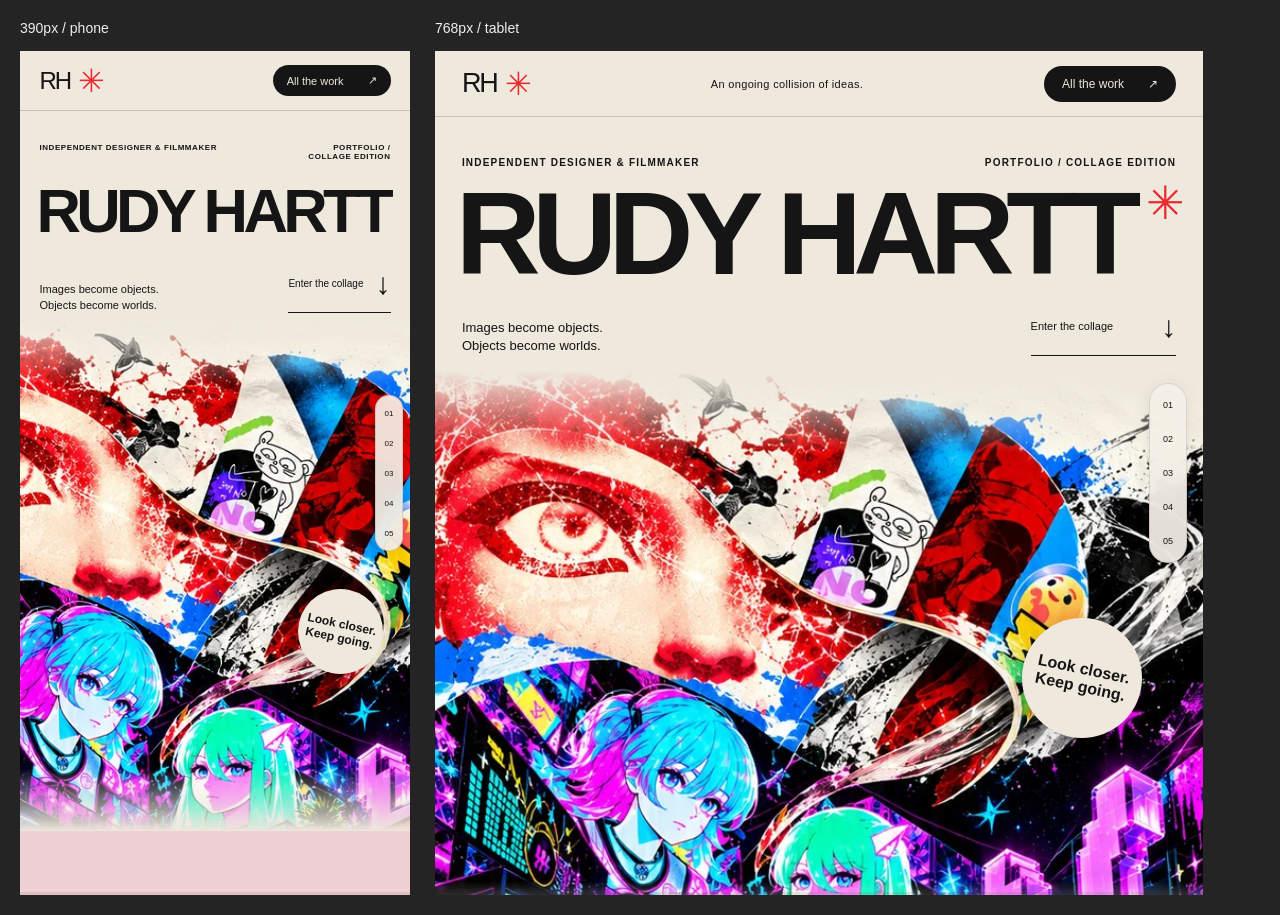
==== preview.html @ 5f2f2580 "Reimagine portfolio as a continuous collage with all 167 works and four original interludes" ====
<!doctype html><html lang="en"><head><meta charset="utf-8"><meta name="robots" content="noindex,nofollow"><meta name="viewport" content="width=device-width, initial-scale=1"><title>Collage — responsive review</title><style>body{margin:0;padding:20px;background:#242424;color:#eee;font:12px Arial}main{display:flex;gap:25px;align-items:start}section{flex:none}h1{font-size:14px;font-weight:400;margin:0 0 15px}iframe{border:0;background:#eee8dd;display:block}.phone{width:390px;height:844px}.tablet{width:768px;height:844px}</style></head><body><main><section><h1>390px / phone</h1><iframe class="phone" title="Phone preview" src="index.html"></iframe></section><section><h1>768px / tablet</h1><iframe class="tablet" title="Tablet preview" src="index.html"></iframe></section></main></body></html>
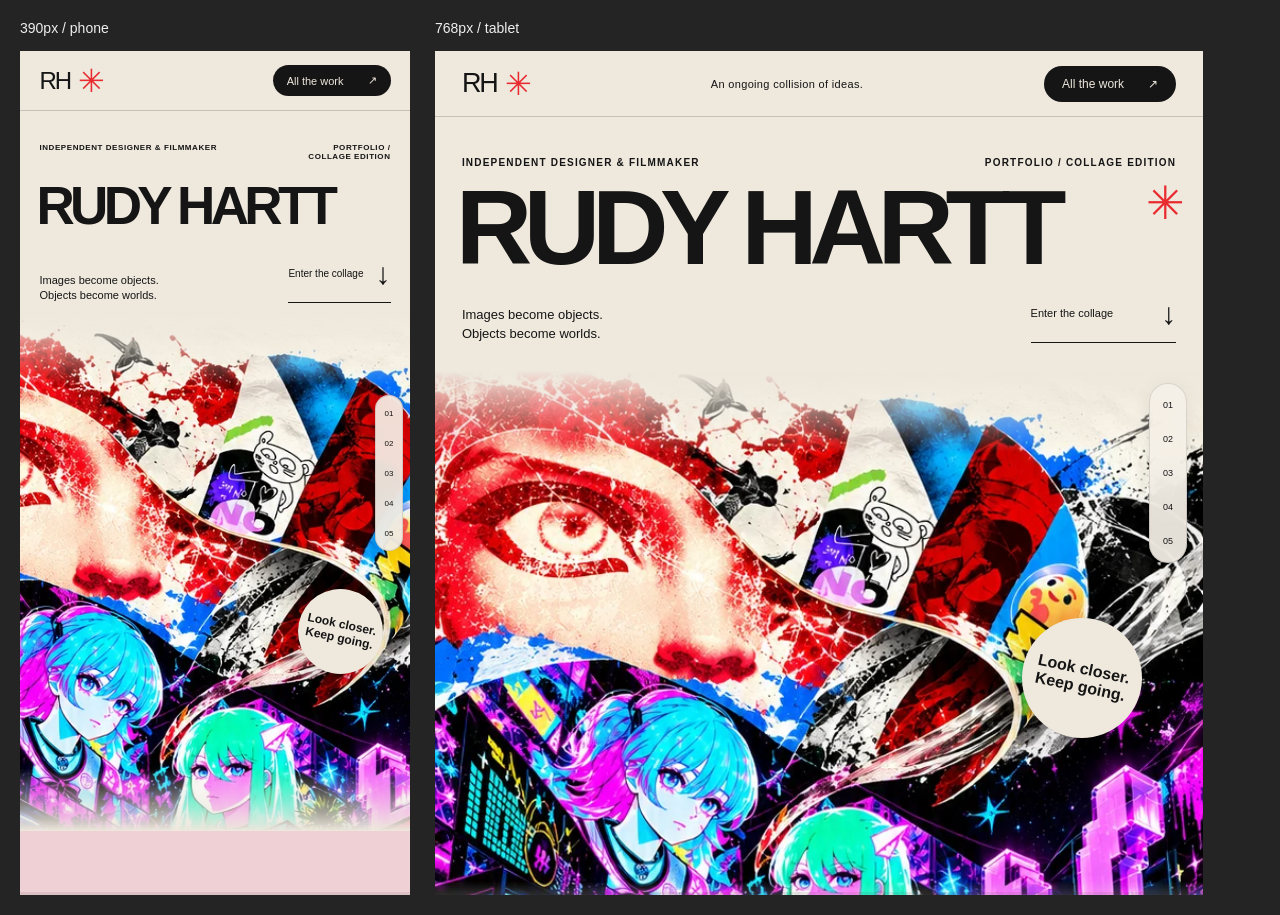
==== commit 24ffea47: "Finish responsive masthead spacing and refresh review frames" ====
--- a/preview.html
+++ b/preview.html
@@ -1 +1 @@
-<!doctype html><html lang="en"><head><meta charset="utf-8"><meta name="robots" content="noindex,nofollow"><meta name="viewport" content="width=device-width, initial-scale=1"><title>Collage — responsive review</title><style>body{margin:0;padding:20px;background:#242424;color:#eee;font:12px Arial}main{display:flex;gap:25px;align-items:start}section{flex:none}h1{font-size:14px;font-weight:400;margin:0 0 15px}iframe{border:0;background:#eee8dd;display:block}.phone{width:390px;height:844px}.tablet{width:768px;height:844px}</style></head><body><main><section><h1>390px / phone</h1><iframe class="phone" title="Phone preview" src="index.html"></iframe></section><section><h1>768px / tablet</h1><iframe class="tablet" title="Tablet preview" src="index.html"></iframe></section></main></body></html>
+<!doctype html><html lang="en"><head><meta charset="utf-8"><meta name="robots" content="noindex,nofollow"><meta name="viewport" content="width=device-width, initial-scale=1"><title>Collage — responsive review</title><style>body{margin:0;padding:20px;background:#242424;color:#eee;font:12px Arial}main{display:flex;gap:25px;align-items:start}section{flex:none}h1{font-size:14px;font-weight:400;margin:0 0 15px}iframe{border:0;background:#eee8dd;display:block}.phone{width:390px;height:844px}.tablet{width:768px;height:844px}</style></head><body><main><section><h1>390px / phone</h1><iframe class="phone" title="Phone preview" src="index.html?v=collage-20261026"></iframe></section><section><h1>768px / tablet</h1><iframe class="tablet" title="Tablet preview" src="index.html?v=collage-20261026"></iframe></section></main></body></html>
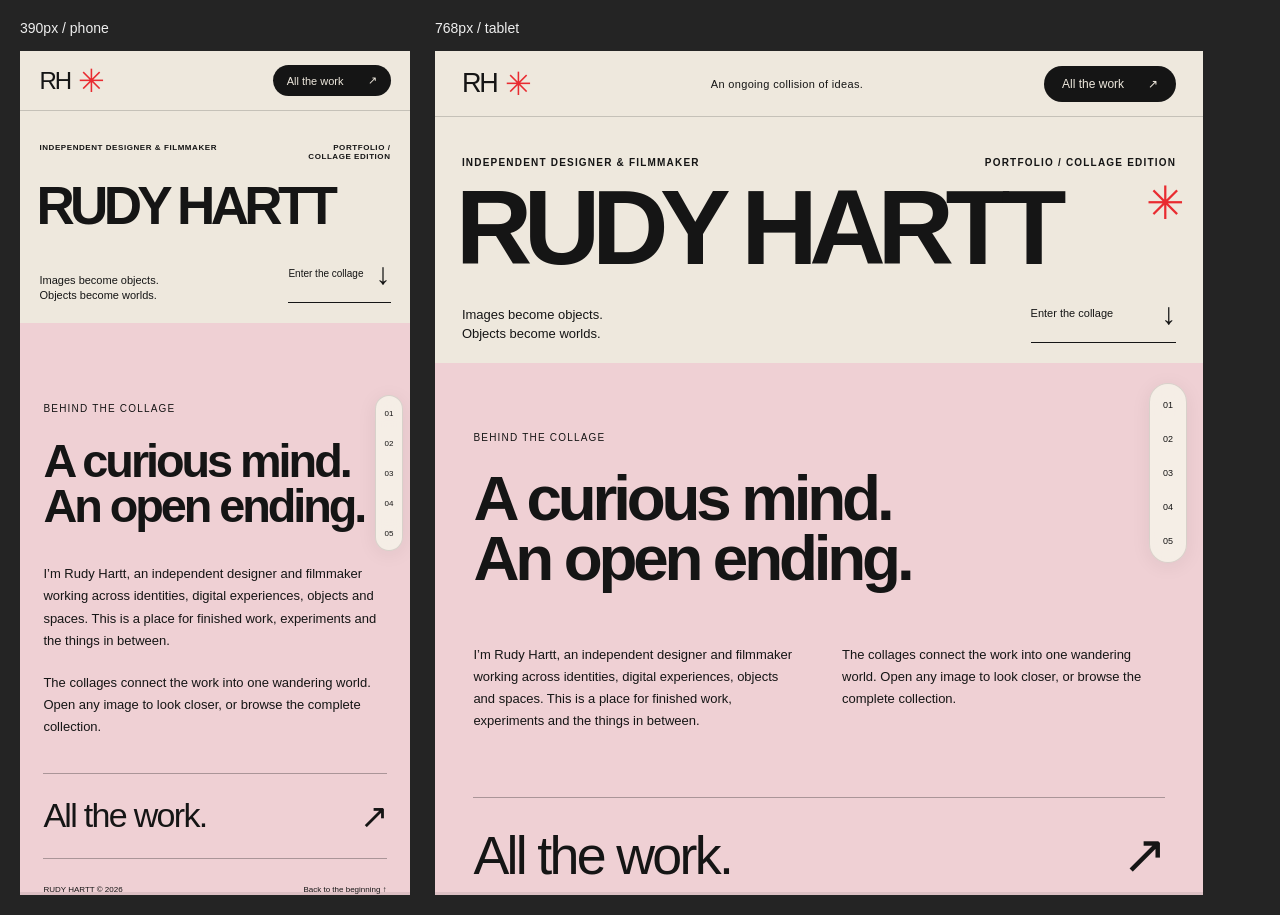
==== commit fd3ca67e: "Start the collage with Paper & ink and remove the duplicate opening artwork" ====
--- a/preview.html
+++ b/preview.html
@@ -1 +1 @@
-<!doctype html><html lang="en"><head><meta charset="utf-8"><meta name="robots" content="noindex,nofollow"><meta name="viewport" content="width=device-width, initial-scale=1"><title>Collage — responsive review</title><style>body{margin:0;padding:20px;background:#242424;color:#eee;font:12px Arial}main{display:flex;gap:25px;align-items:start}section{flex:none}h1{font-size:14px;font-weight:400;margin:0 0 15px}iframe{border:0;background:#eee8dd;display:block}.phone{width:390px;height:844px}.tablet{width:768px;height:844px}</style></head><body><main><section><h1>390px / phone</h1><iframe class="phone" title="Phone preview" src="index.html?v=collage-20261026"></iframe></section><section><h1>768px / tablet</h1><iframe class="tablet" title="Tablet preview" src="index.html?v=collage-20261026"></iframe></section></main></body></html>
+<!doctype html><html lang="en"><head><meta charset="utf-8"><meta name="robots" content="noindex,nofollow"><meta name="viewport" content="width=device-width, initial-scale=1"><title>Collage — responsive review</title><style>body{margin:0;padding:20px;background:#242424;color:#eee;font:12px Arial}main{display:flex;gap:25px;align-items:start}section{flex:none}h1{font-size:14px;font-weight:400;margin:0 0 15px}iframe{border:0;background:#eee8dd;display:block}.phone{width:390px;height:844px}.tablet{width:768px;height:844px}</style></head><body><main><section><h1>390px / phone</h1><iframe class="phone" title="Phone preview" src="index.html?v=paper-20261028"></iframe></section><section><h1>768px / tablet</h1><iframe class="tablet" title="Tablet preview" src="index.html?v=paper-20261028"></iframe></section></main></body></html>
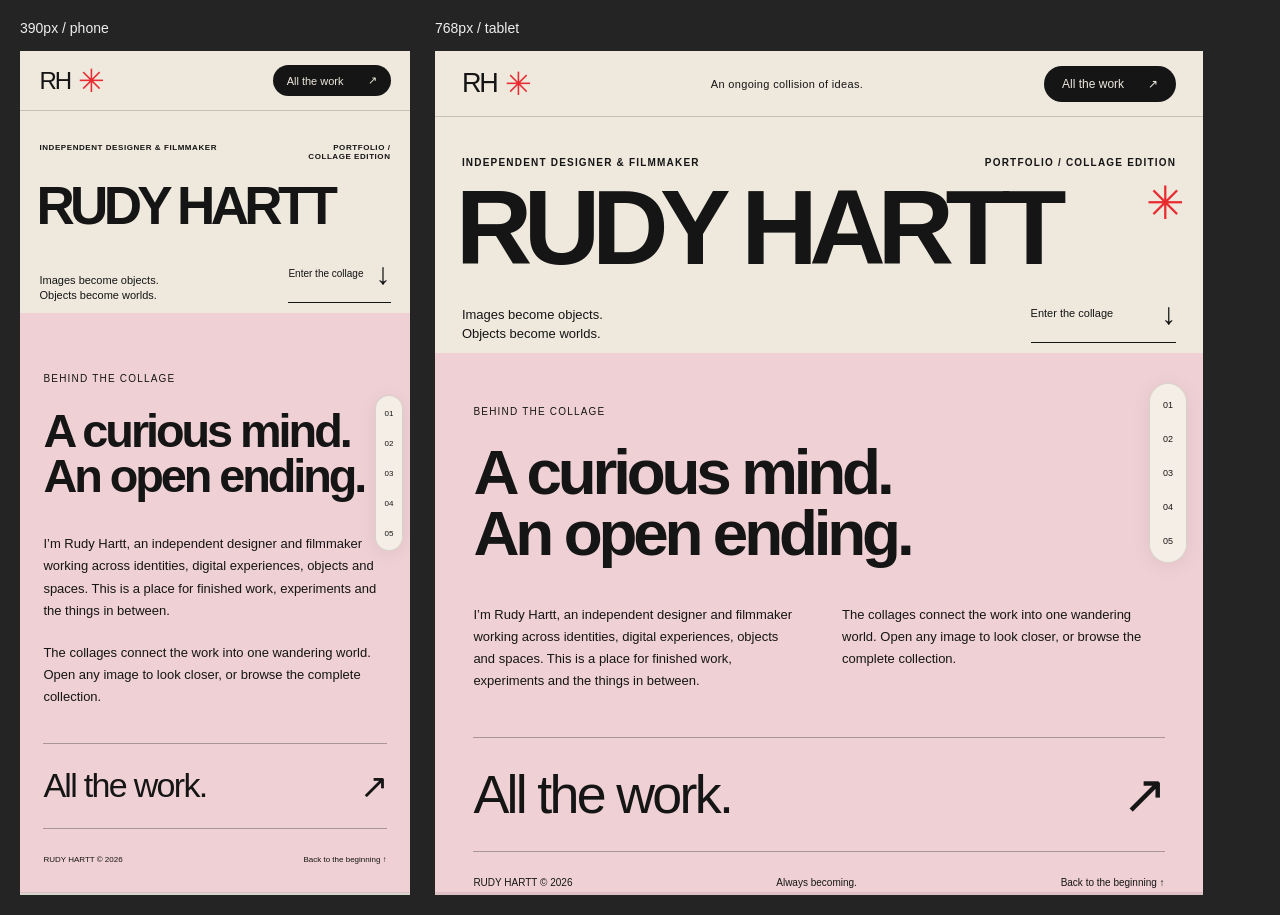
==== commit 2a6971b5: "Tighten collage, remove duplicate work and centre the new LOVE portrait" ====
--- a/preview.html
+++ b/preview.html
@@ -1 +1 @@
-<!doctype html><html lang="en"><head><meta charset="utf-8"><meta name="robots" content="noindex,nofollow"><meta name="viewport" content="width=device-width, initial-scale=1"><title>Collage — responsive review</title><style>body{margin:0;padding:20px;background:#242424;color:#eee;font:12px Arial}main{display:flex;gap:25px;align-items:start}section{flex:none}h1{font-size:14px;font-weight:400;margin:0 0 15px}iframe{border:0;background:#eee8dd;display:block}.phone{width:390px;height:844px}.tablet{width:768px;height:844px}</style></head><body><main><section><h1>390px / phone</h1><iframe class="phone" title="Phone preview" src="index.html?v=paper-20261028"></iframe></section><section><h1>768px / tablet</h1><iframe class="tablet" title="Tablet preview" src="index.html?v=paper-20261028"></iframe></section></main></body></html>
+<!doctype html><html lang="en"><head><meta charset="utf-8"><meta name="robots" content="noindex,nofollow"><meta name="viewport" content="width=device-width, initial-scale=1"><title>Collage — responsive review</title><style>body{margin:0;padding:20px;background:#242424;color:#eee;font:12px Arial}main{display:flex;gap:25px;align-items:start}section{flex:none}h1{font-size:14px;font-weight:400;margin:0 0 15px}iframe{border:0;background:#eee8dd;display:block}.phone{width:390px;height:844px}.tablet{width:768px;height:844px}</style></head><body><main><section><h1>390px / phone</h1><iframe class="phone" title="Phone preview" src="index.html?v=polish-20261028"></iframe></section><section><h1>768px / tablet</h1><iframe class="tablet" title="Tablet preview" src="index.html?v=polish-20261028"></iframe></section></main></body></html>
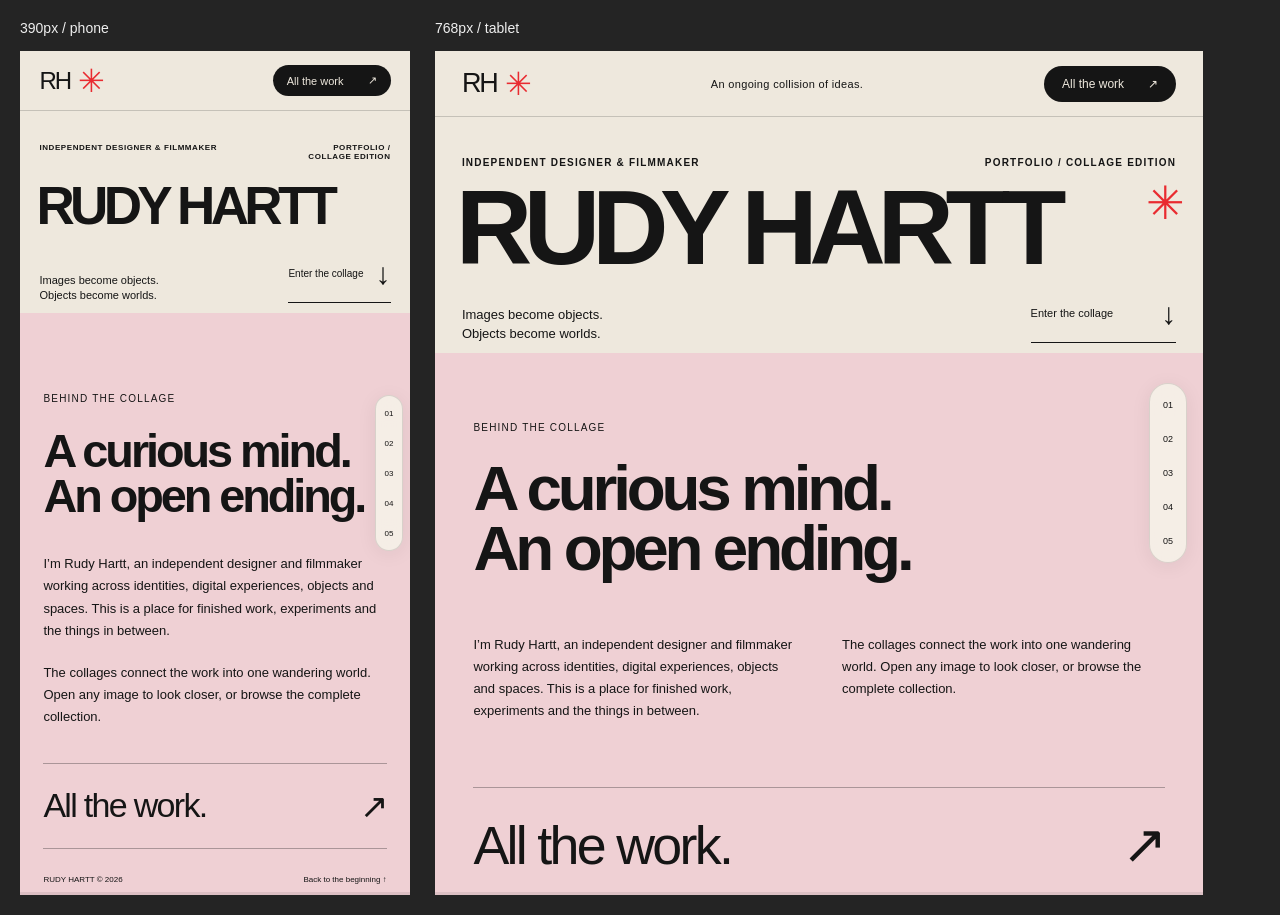
==== commit 0a94fe76: "Restore roomier artwork spacing while retaining the smaller opening gap" ====
--- a/preview.html
+++ b/preview.html
@@ -1 +1 @@
-<!doctype html><html lang="en"><head><meta charset="utf-8"><meta name="robots" content="noindex,nofollow"><meta name="viewport" content="width=device-width, initial-scale=1"><title>Collage — responsive review</title><style>body{margin:0;padding:20px;background:#242424;color:#eee;font:12px Arial}main{display:flex;gap:25px;align-items:start}section{flex:none}h1{font-size:14px;font-weight:400;margin:0 0 15px}iframe{border:0;background:#eee8dd;display:block}.phone{width:390px;height:844px}.tablet{width:768px;height:844px}</style></head><body><main><section><h1>390px / phone</h1><iframe class="phone" title="Phone preview" src="index.html?v=polish-20261028"></iframe></section><section><h1>768px / tablet</h1><iframe class="tablet" title="Tablet preview" src="index.html?v=polish-20261028"></iframe></section></main></body></html>
+<!doctype html><html lang="en"><head><meta charset="utf-8"><meta name="robots" content="noindex,nofollow"><meta name="viewport" content="width=device-width, initial-scale=1"><title>Collage — responsive review</title><style>body{margin:0;padding:20px;background:#242424;color:#eee;font:12px Arial}main{display:flex;gap:25px;align-items:start}section{flex:none}h1{font-size:14px;font-weight:400;margin:0 0 15px}iframe{border:0;background:#eee8dd;display:block}.phone{width:390px;height:844px}.tablet{width:768px;height:844px}</style></head><body><main><section><h1>390px / phone</h1><iframe class="phone" title="Phone preview" src="index.html?v=airy-20261028"></iframe></section><section><h1>768px / tablet</h1><iframe class="tablet" title="Tablet preview" src="index.html?v=airy-20261028"></iframe></section></main></body></html>
